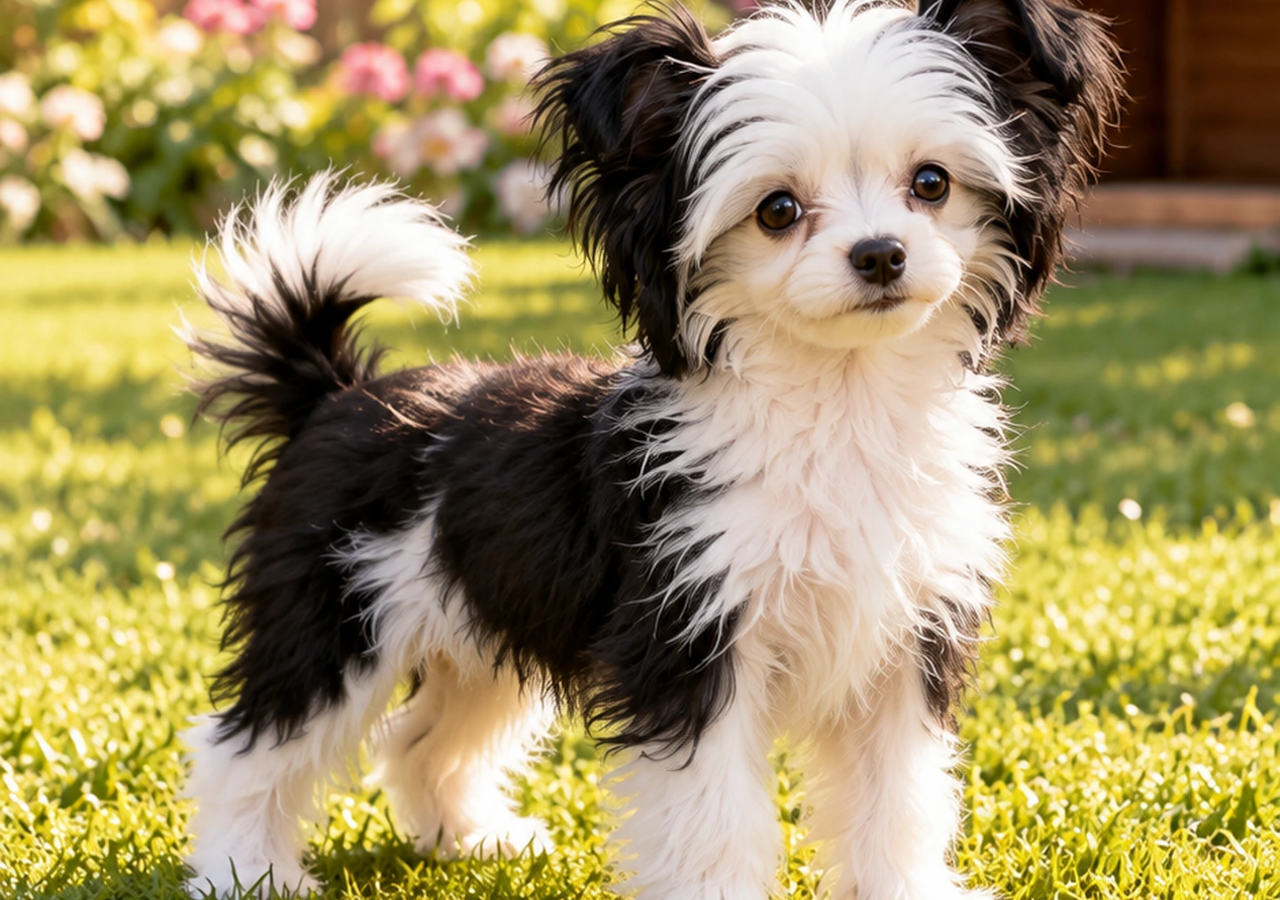
==== animals-click/index.html @ 94436668 "Add Animals Click PWA and ten generated animal photographs" ====
<!doctype html>
<html lang="en">
<head>
  <meta charset="utf-8">
  <meta name="viewport" content="width=device-width,initial-scale=1,maximum-scale=1,user-scalable=no,viewport-fit=cover">
  <meta name="theme-color" content="#253726">
  <meta name="mobile-web-app-capable" content="yes">
  <meta name="apple-mobile-web-app-capable" content="yes">
  <meta name="apple-mobile-web-app-status-bar-style" content="black-translucent">
  <meta name="referrer" content="no-referrer">
  <meta http-equiv="Content-Security-Policy" content="default-src 'self'; img-src 'self'; style-src 'self'; script-src 'self'; worker-src 'self'; connect-src 'self'; object-src 'none'; base-uri 'self'; form-action 'none'">
  <title>Animals Click</title>
  <link rel="manifest" href="./manifest.webmanifest">
  <link rel="icon" type="image/png" href="./assets/icons/icon-192.png">
  <link rel="apple-touch-icon" href="./assets/icons/icon-192.png">
  <link rel="preload" as="image" href="./assets/images/01-arich.webp">
  <link rel="stylesheet" href="./styles.css">
  <script src="./app.js" defer></script>
</head>
<body>
  <main id="gallery" aria-label="Animal photograph gallery">
    <img id="animal" src="./assets/images/01-arich.webp" alt="Chinese Crested Powderpuff" draggable="false" fetchpriority="high">
  </main>
</body>
</html>
---- animals-click/styles.css ----
:root { color-scheme: dark; background: #253726; }
* { box-sizing: border-box; -webkit-tap-highlight-color: transparent; }
html, body { width: 100%; height: 100%; margin: 0; overflow: hidden; overscroll-behavior: none; }
html, body, #gallery, #animal {
  touch-action: none;
  user-select: none;
  -webkit-user-select: none;
  -webkit-touch-callout: none;
}
body { position: fixed; inset: 0; }
#gallery { position: fixed; inset: 0; width: 100%; height: 100%; height: 100dvh; overflow: hidden; }
#animal { display: block; width: 100%; height: 100%; object-fit: cover; object-position: 50% 50%; -webkit-user-drag: none; pointer-events: none; }
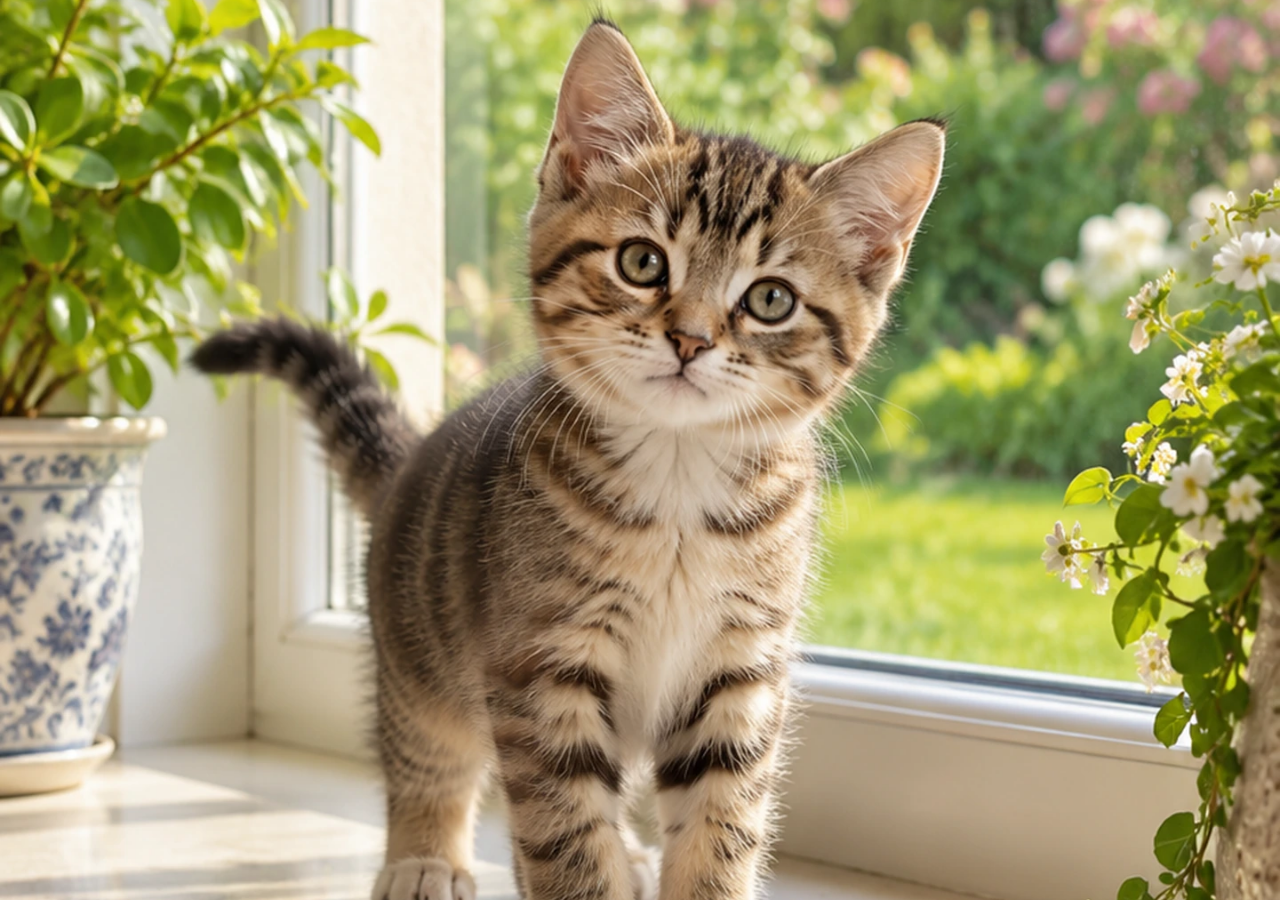
==== commit b5a0fd39: "Remove Arich from Animals Click slideshow and offline cache" ====
--- a/animals-click/index.html
+++ b/animals-click/index.html
@@ -13,13 +13,13 @@
   <link rel="manifest" href="./manifest.webmanifest">
   <link rel="icon" type="image/png" href="./assets/icons/icon-192.png">
   <link rel="apple-touch-icon" href="./assets/icons/icon-192.png">
-  <link rel="preload" as="image" href="./assets/images/01-arich.webp">
+  <link rel="preload" as="image" href="./assets/images/02-kitten.webp">
   <link rel="stylesheet" href="./styles.css">
   <script src="./app.js" defer></script>
 </head>
 <body>
   <main id="gallery" aria-label="Animal photograph gallery">
-    <img id="animal" src="./assets/images/01-arich.webp" alt="Chinese Crested Powderpuff" draggable="false" fetchpriority="high">
+    <img id="animal" src="./assets/images/02-kitten.webp" alt="Kitten" draggable="false" fetchpriority="high">
   </main>
 </body>
 </html>
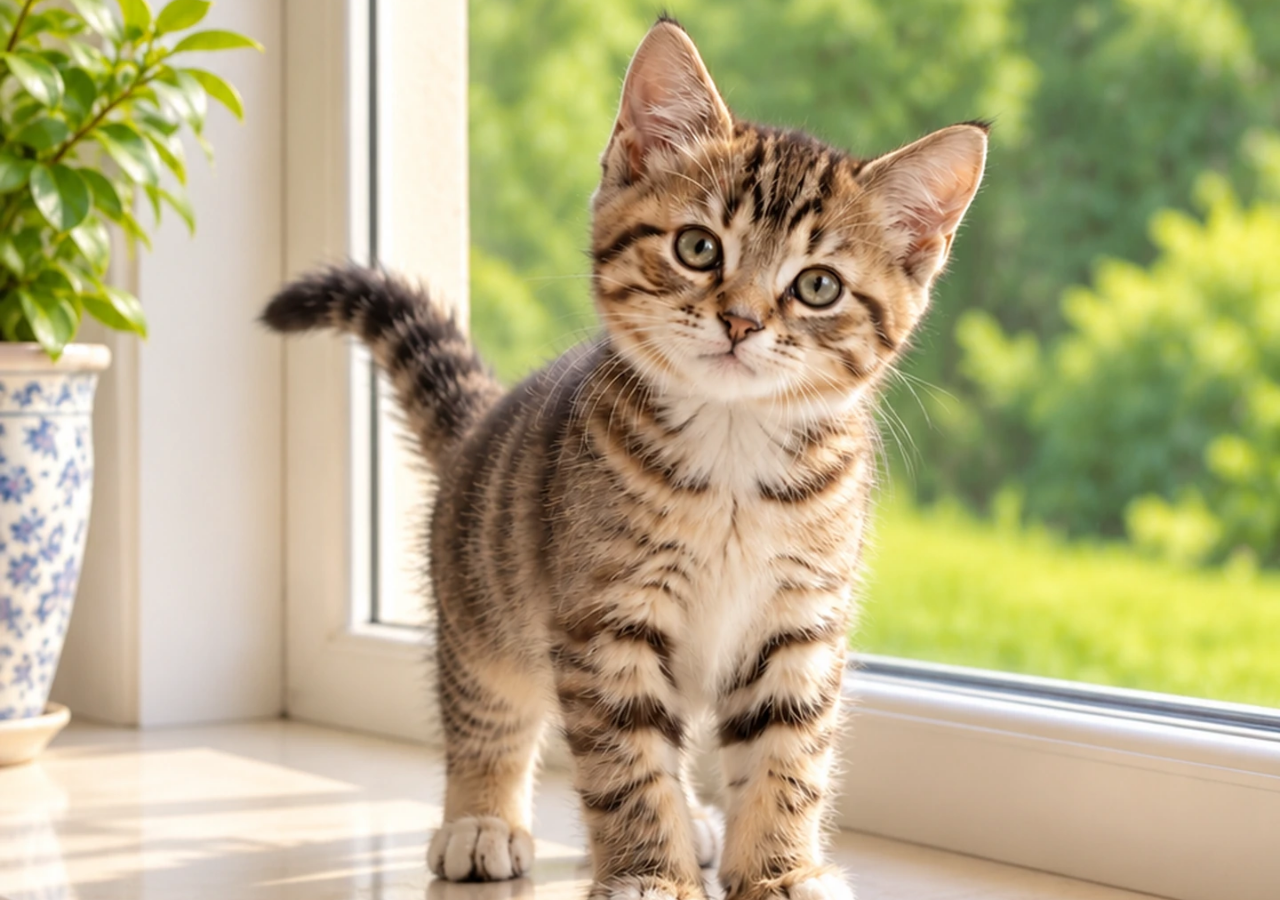
==== commit 6bcae19b: "Update Зверята page metadata" ====
--- a/animals-click/index.html
+++ b/animals-click/index.html
@@ -1,15 +1,16 @@
 <!doctype html>
-<html lang="en">
+<html lang="ru">
 <head>
   <meta charset="utf-8">
   <meta name="viewport" content="width=device-width,initial-scale=1,maximum-scale=1,user-scalable=no,viewport-fit=cover">
   <meta name="theme-color" content="#253726">
   <meta name="mobile-web-app-capable" content="yes">
   <meta name="apple-mobile-web-app-capable" content="yes">
+  <meta name="apple-mobile-web-app-title" content="Зверята">
   <meta name="apple-mobile-web-app-status-bar-style" content="black-translucent">
   <meta name="referrer" content="no-referrer">
   <meta http-equiv="Content-Security-Policy" content="default-src 'self'; img-src 'self'; style-src 'self'; script-src 'self'; worker-src 'self'; connect-src 'self'; object-src 'none'; base-uri 'self'; form-action 'none'">
-  <title>Animals Click</title>
+  <title>Зверята</title>
   <link rel="manifest" href="./manifest.webmanifest">
   <link rel="icon" type="image/png" href="./assets/icons/icon-192.png">
   <link rel="apple-touch-icon" href="./assets/icons/icon-192.png">
@@ -18,8 +19,8 @@
   <script src="./app.js" defer></script>
 </head>
 <body>
-  <main id="gallery" aria-label="Animal photograph gallery">
-    <img id="animal" src="./assets/images/02-kitten.webp" alt="Kitten" draggable="false" fetchpriority="high">
+  <main id="gallery" aria-label="Галерея зверят">
+    <img id="animal" src="./assets/images/02-kitten.webp" alt="Котёнок" draggable="false" fetchpriority="high">
   </main>
 </body>
 </html>
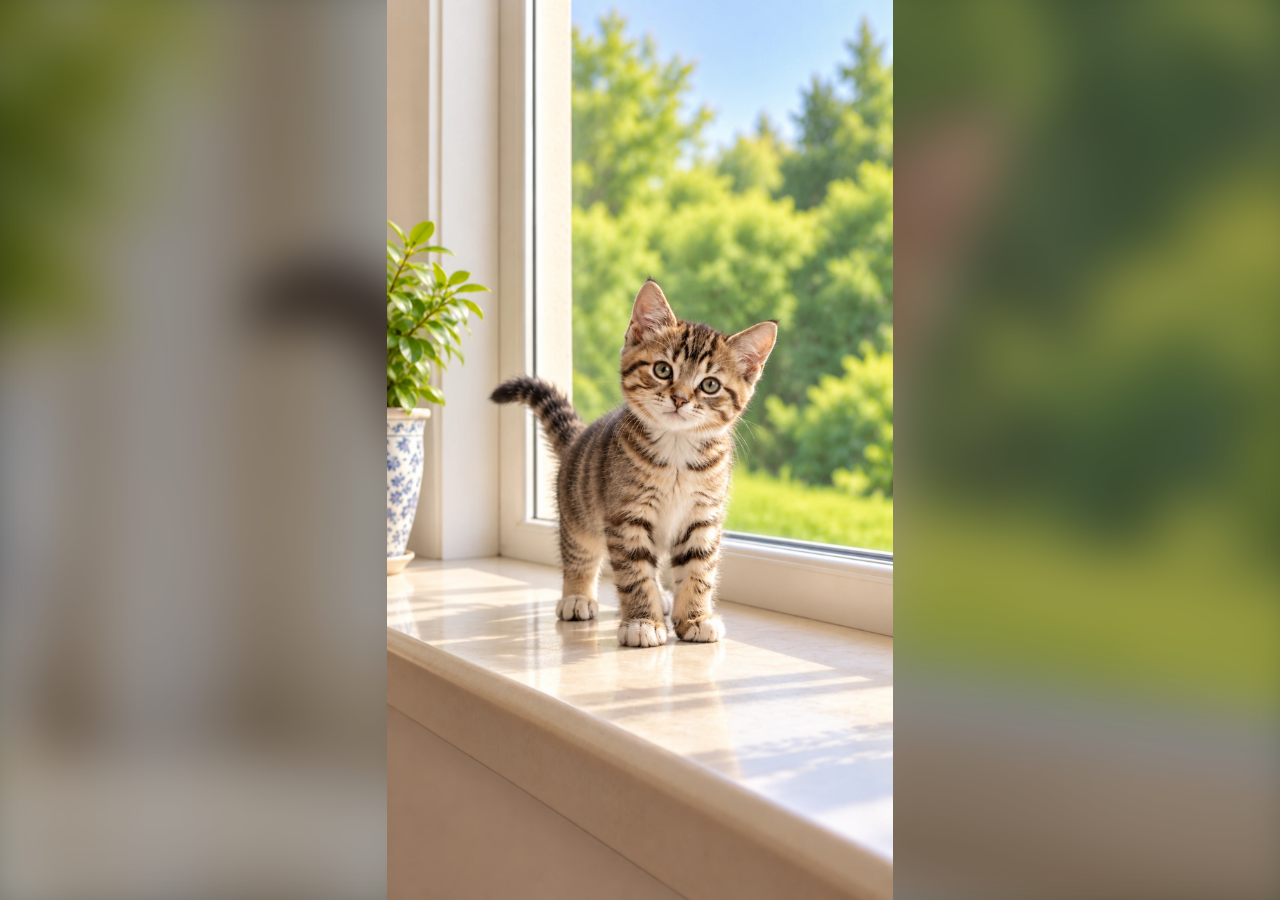
==== commit 52971514: "Expand puppy icon background and center complete animal photos across screen sizes" ====
--- a/animals-click/index.html
+++ b/animals-click/index.html
@@ -12,15 +12,15 @@
   <meta http-equiv="Content-Security-Policy" content="default-src 'self'; img-src 'self'; style-src 'self'; script-src 'self'; worker-src 'self'; connect-src 'self'; object-src 'none'; base-uri 'self'; form-action 'none'">
   <title>Зверята</title>
   <link rel="manifest" href="./manifest.webmanifest">
-  <link rel="icon" type="image/png" href="./assets/icons/icon-192.png">
-  <link rel="apple-touch-icon" href="./assets/icons/icon-192.png">
+  <link rel="icon" type="image/png" href="./assets/icons/zveryata-v2-192.png">
+  <link rel="apple-touch-icon" href="./assets/icons/zveryata-v2-192.png">
   <link rel="preload" as="image" href="./assets/images/02-kitten.webp">
   <link rel="stylesheet" href="./styles.css">
   <script src="./app.js" defer></script>
 </head>
 <body>
-  <main id="gallery" aria-label="Галерея зверят">
-    <img id="animal" src="./assets/images/02-kitten.webp" alt="Котёнок" draggable="false" fetchpriority="high">
+  <main id="gallery" aria-label="Галерея животных">
+    <img id="animal" src="./assets/images/02-kitten.webp" alt="Kitten" draggable="false" fetchpriority="high">
   </main>
 </body>
 </html>
--- a/animals-click/styles.css
+++ b/animals-click/styles.css
@@ -8,5 +8,22 @@
   -webkit-touch-callout: none;
 }
 body { position: fixed; inset: 0; }
-#gallery { position: fixed; inset: 0; width: 100%; height: 100%; height: 100dvh; overflow: hidden; }
-#animal { display: block; width: 100%; height: 100%; object-fit: cover; object-position: 50% 50%; -webkit-user-drag: none; pointer-events: none; }
+#gallery {
+  position: fixed; inset: 0; width: 100%; height: 100%; height: 100dvh;
+  overflow: hidden; display: grid; place-items: center;
+}
+#gallery::before {
+  content: ''; position: absolute; inset: -32px; pointer-events: none;
+  background-image: var(--photo); background-size: cover; background-position: center;
+  filter: blur(28px) brightness(.65);
+}
+#animal {
+  display: block; position: relative;
+  /* Keep the complete 9:16 photograph, centered at the largest fitting size. */
+  width: min(100%, 56.25vh); height: min(100%, 177.777778vw);
+  object-fit: cover; object-position: 50% 50%;
+  -webkit-user-drag: none; pointer-events: none;
+}
+@supports (height: 100dvh) {
+  #animal { width: min(100%, 56.25dvh); }
+}
